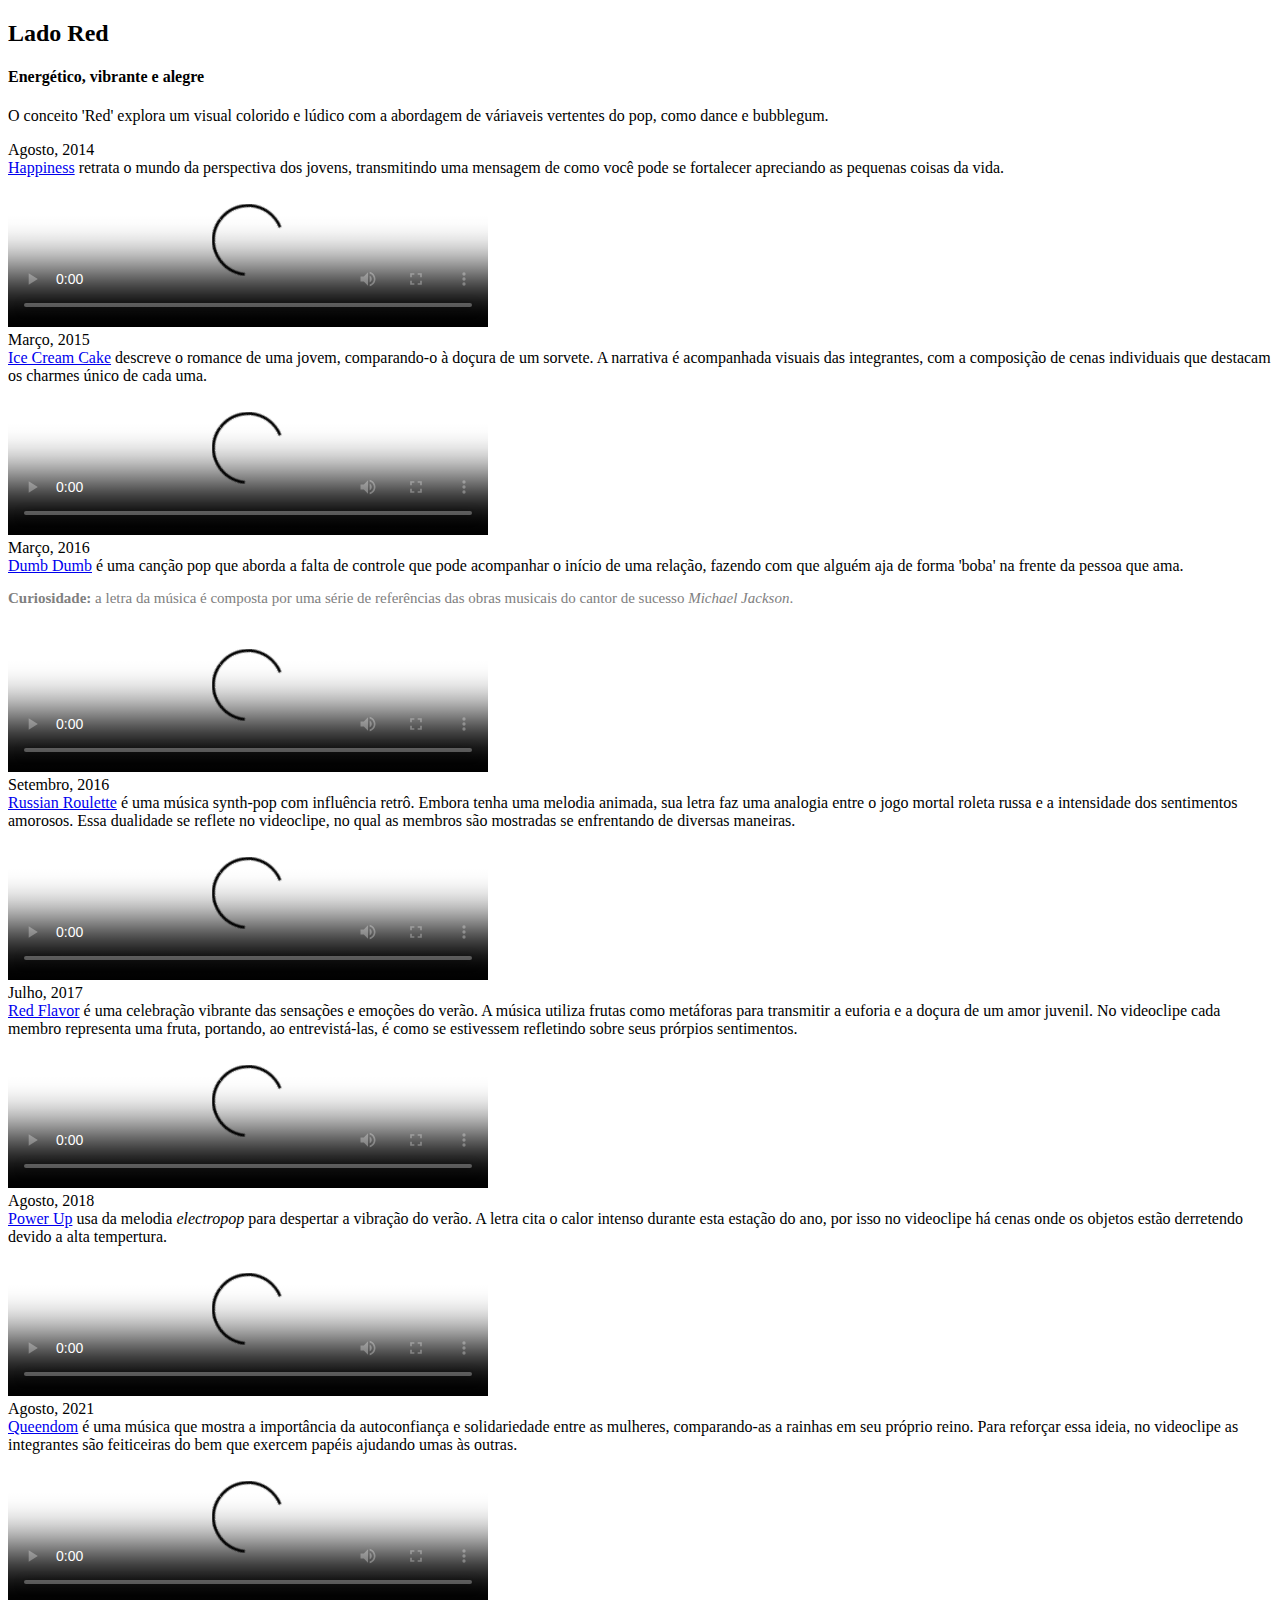
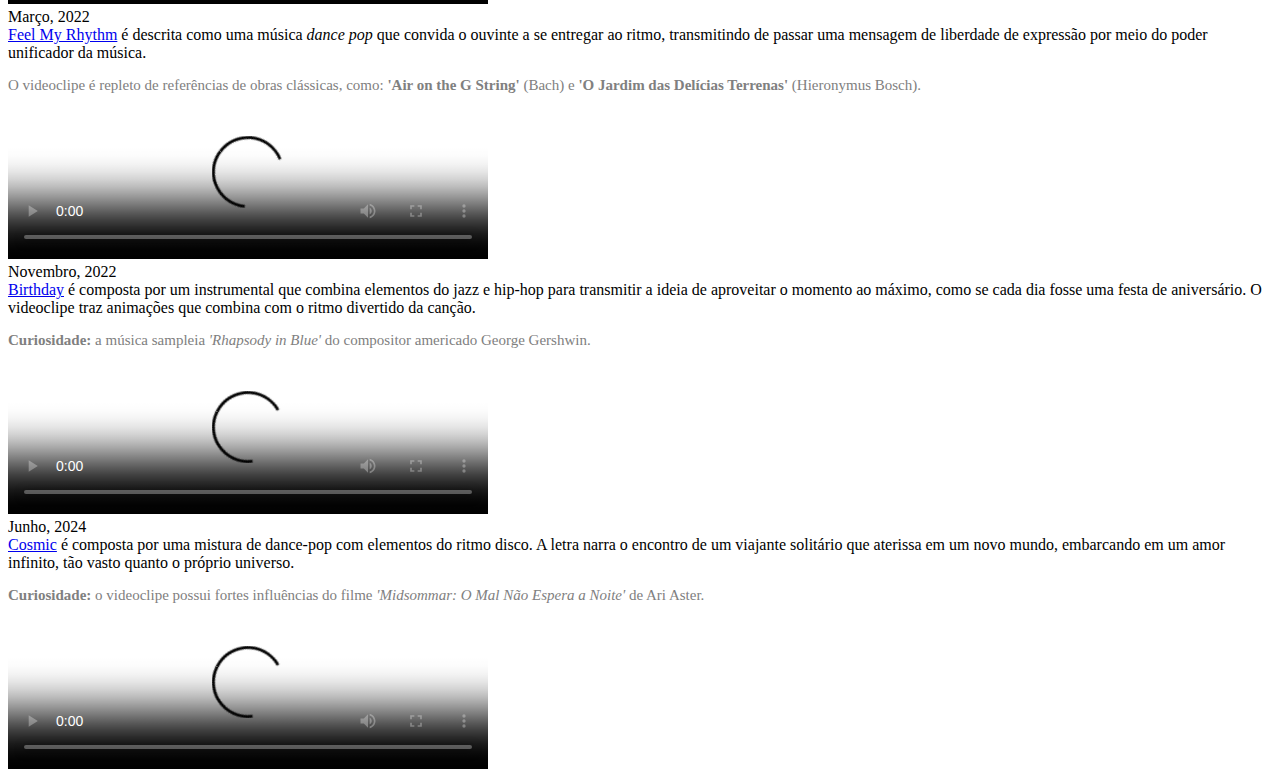
==== red2.html @ 87d3ca28 "Lado RED" ====
<!DOCTYPE html>
<html>

<head>
    <meta charset="UTF-8">
    <title>Red Velvet: Conceito RED</title>
    <meta name="viewport" content="width=device-width, initial-scale=1.0">
    <link rel="shortcut icon" href="extras/simbolo_red velvet.png" type="image/símbolo_red-velvet">
    <link rel="stylesheet" href="red2\style.css" type="text/css">
</head>

<body>
    <div class="page-wrapper">
        <div class="section-timeline-heading">
            <div class="container">
                <div class="padding-vertical-xlarge">
                    <div class="timeline-main_heading-wrapper">
                        <div class="margin-bottom-medium">
                            <h2>Lado Red</h2>
                        </div>
                        <div class="caption">
                            <h4>Energético, vibrante e alegre</h4>
                        </div>
                        <p class="paragraph-large">
                            O conceito 'Red' explora um visual colorido e lúdico com a abordagem de váriaveis vertentes do pop, como dance e bubblegum.
                        </p>
                    </div>
                </div>
            </div>
        </div>
        <div class="section-timeline">
            <div class="container">
                <div class="timeline_component">
                    <div class="timeline_progress">
                        <div class="timeline_progress_bar"></div>
                    </div>
                    <div class="timeline_item">
                        <div class="timeline_left">
                            <div class="timeline_date-text">Agosto, 2014</div>
                        </div>
                        <div class="timeline_centre">
                            <div class="timeline_circle"></div>
                        </div>
                        <div class="timeline_right">
                            <div class="margin-bottom-xlarge">
                                <div class="timeline_text">
                                    <a href="https://youtu.be/JFgv8bKfxEs?si=K-Ylzf5OcobNaaQj" target="_blank" class="link_laranja">Happiness</a> retrata o mundo da perspectiva dos jovens, transmitindo uma mensagem de como você pode se fortalecer apreciando as pequenas coisas da vida.
                                </div>
                            </div>                            
                            <div class="timeline_image-wrapper">
                                <video controls src="red_videos/happiness_video.mp4" width="480" poster="red_imagens/happiness_image.jpg"></video>
                            </div>
                        </div>
                    </div>
                    <div class="timeline_item">
                        <div class="timeline_left">
                            <div class="timeline_date-text">Março, 2015</div>
                        </div>
                        <div class="timeline_centre">
                            <div class="timeline_circle"></div>
                        </div>
                        <div class="timeline_right">
                            <div class="margin-bottom-medium">
                                <div class="timeline_text">
                                    <a href="https://youtu.be/glXgSSOKlls?si=SGOtjIIHNMn07O-C" target="_blank" class="link_rosa">Ice Cream Cake</a> descreve o romance de uma jovem, comparando-o à doçura de um sorvete. A narrativa é acompanhada visuais das integrantes, com a composição de cenas individuais que destacam os charmes único de cada uma.                                    
                                </div>
                            </div>
                            <div class="timeline_image-wrapper">
                                <video controls src="red_videos/ice cream cake.mp4" width="480" poster="red_imagens/ice_cream-image.jpg"</video>
                            </div>
                        </div>
                    </div>
                    <div class="timeline_item">
                        <div class="timeline_left">
                            <div class="timeline_date-text">Março, 2016</div>
                        </div>
                        <div class="timeline_centre">
                            <div class="timeline_circle"></div>
                        </div>
                        <div class="timeline_right">
                            <div class="margin-bottom-medium"> 
                                <div class="timeline_text">
                                    <a href="https://youtu.be/XGdbaEDVWp0?si=5l_gzltngL1Rxd4m" target="_blank" class="link_laranja">Dumb Dumb</a> é uma canção pop que aborda a falta de controle que pode acompanhar o início de uma relação, fazendo com que alguém aja de forma 'boba' na frente da pessoa que ama.<br>
                                    <p style="color: grey; font-size: 15px;"><strong>Curiosidade:</strong> a letra da música é composta por uma série de referências das obras musicais do cantor de sucesso <i>Michael Jackson</i>.</p>
                                </div>
                            </div>
                            <div class="timeline_image-wrapper">
                                <video controls src="red_videos/dumbdumb_video.mp4" width="480" poster="red_imagens/dumbdumb_image.jpg"></video>
                            </div>
                        </div>
                    </div>
                    <div class="timeline_item">
                        <div class="timeline_left">
                            <div class="timeline_date-text">Setembro, 2016</div>
                        </div>
                        <div class="timeline_centre">
                            <div class="timeline_circle"></div>
                        </div>
                        <div class="timeline_right">
                            <div class="margin-bottom-medium"> 
                                <div class="timeline_text">
                                    <a href="https://youtu.be/QslJYDX3o8s?si=t1wQTvVm6S1yduun" target="_blank" class="link_rosa">Russian Roulette</a> é uma música synth-pop com influência retrô. Embora tenha uma melodia animada, sua letra faz uma analogia entre o jogo mortal roleta russa e a intensidade dos sentimentos amorosos. Essa dualidade se reflete no videoclipe, no qual as membros são mostradas se enfrentando de diversas maneiras.
                                </div>
                            </div>
                            <div class="timeline_image-wrapper">
                                <video controls src="red_videos/russian_video.mp4" width="480" poster="red_imagens/russian-image.jpg"></video>
                            </div>
                        </div>
                    </div>
                    <div class="timeline_item">
                        <div class="timeline_left">
                            <div class="timeline_date-text">Julho, 2017</div>
                        </div>
                        <div class="timeline_centre">
                            <div class="timeline_circle"></div>
                        </div>
                        <div class="timeline_right">
                            <div class="margin-bottom-medium"> 
                                <div class="timeline_text">
                                    <a href="https://youtu.be/WyiIGEHQP8o?si=loz91CUhQxA5j1KU" target="_blank" class="link_laranja">Red Flavor</a> é uma celebração vibrante das sensações e emoções do verão. A música utiliza frutas como metáforas para transmitir a euforia e a doçura de um amor juvenil.  No videoclipe cada membro representa uma fruta, portando, ao entrevistá-las, é como se estivessem refletindo sobre seus prórpios sentimentos.
                                </div>
                            </div>
                            <div class="timeline_image-wrapper">
                                <video controls src="red_videos/russian_video.mp4" width="480" poster="red_imagens/redflavor_image.jpg"></video>
                            </div>
                        </div>
                    </div>
                    <div class="timeline_item">
                        <div class="timeline_left">
                            <div class="timeline_date-text">Agosto, 2018</div>
                        </div>
                        <div class="timeline_centre">
                            <div class="timeline_circle"></div>
                        </div>
                        <div class="timeline_right">
                            <div class="margin-bottom-medium"> 
                                <div class="timeline_text">
                                    <a href="https://youtu.be/aiHSVQy9xN8?si=Mr2ccuFgY-FlHcg4" target="_blank" class="link_rosa">Power Up</a> usa da melodia <i>electropop</i> para despertar a vibração do verão. A letra cita o calor intenso durante esta estação do ano, por isso no videoclipe há cenas onde os objetos estão derretendo devido a alta tempertura.
                                </div>
                            </div>
                            <div class="timeline_image-wrapper">
                                <video controls src="red_videos/power_up-video.mp4" width="480" poster="red_imagens/powerup_images.jpg"></video>
                            </div>
                        </div>
                    </div>
                    <div class="timeline_item">
                        <div class="timeline_left">
                            <div class="timeline_date-text">Agosto, 2021</div>
                        </div>
                        <div class="timeline_centre">
                            <div class="timeline_circle"></div>
                        </div>
                        <div class="timeline_right">
                            <div class="margin-bottom-medium"> 
                                <div class="timeline_text">
                                    <a href="https://youtu.be/c9RzZpV460k?si=o0wCSrARBR8PF0mB" target="_blank" class="link_laranja">Queendom</a> é uma música que mostra a importância da autoconfiança e solidariedade entre as mulheres, comparando-as a rainhas em seu próprio reino. Para reforçar essa ideia, no videoclipe as integrantes são feiticeiras do bem que exercem papéis ajudando umas às outras.
                                </div>
                            </div>
                            <div class="timeline_image-wrapper">
                                <video controls src="red_videos/queendom_video.mp4" width="480" poster="red_imagens/queendom_image.jpg"></video>
                            </div>
                        </div>
                    </div>
                    <div class="timeline_item">
                        <div class="timeline_left">
                            <div class="timeline_date-text">Março, 2022</div>
                        </div>
                        <div class="timeline_centre">
                            <div class="timeline_circle"></div>
                        </div>
                        <div class="timeline_right">
                            <div class="margin-bottom-medium"> 
                                <div class="timeline_text">
                                    <a href="https://youtu.be/R9At2ICm4LQ?si=ETYnF8CV6rkLbkaz" target="_blank" class="link_rosa">Feel My Rhythm</a> é descrita como uma música <i>dance pop</i> que convida o ouvinte a se entregar ao ritmo, transmitindo de passar uma mensagem de liberdade de expressão por meio do poder unificador da música.
                                    <p style="color: grey; font-size: 15px;">O videoclipe é repleto de referências de obras clássicas, como: <strong>'Air on the G String'</strong> (Bach) e <strong>'O Jardim das Delícias Terrenas'</strong> (Hieronymus Bosch).</p>

                                </div>
                            </div>
                            <div class="timeline_image-wrapper">
                                <video controls src="red_videos/power_up-video.mp4" width="480" poster="red_imagens/feel_my-image.jpg"></video>
                            </div>
                        </div>
                    </div>
                    <div class="timeline_item">
                        <div class="timeline_left">
                            <div class="timeline_date-text">Novembro, 2022</div>
                        </div>
                        <div class="timeline_centre">
                            <div class="timeline_circle"></div>
                        </div>
                        <div class="timeline_right">
                            <div class="margin-bottom-medium"> 
                                <div class="timeline_text">
                                    <a href="https://youtu.be/Ut1OzEVUiM4?si=y3EFEbYQ7IfRHEgb" target="_blank" class="link_laranja">Birthday</a> é composta por um instrumental que combina elementos do jazz e hip-hop para transmitir a ideia de aproveitar o momento ao máximo, como se cada dia fosse uma festa de aniversário. O videoclipe traz animações que combina com o ritmo divertido da canção.
                                    <p style="color: grey; font-size: 15px;"><strong>Curiosidade:</strong> a música sampleia <i>'Rhapsody in Blue'</i> do compositor americado George Gershwin.</p>
                                </div>
                            </div>
                            <div class="timeline_image-wrapper">
                                <video controls src="red_videos/birthday_video.mp4" width="480" poster="red_imagens/birthday_image.jpg"></video>
                            </div>
                        </div>
                    </div>
                    <div class="timeline_item">
                        <div class="timeline_left">
                            <div class="timeline_date-text">Junho, 2024</div>
                        </div>
                        <div class="timeline_centre">
                            <div class="timeline_circle"></div>
                        </div>
                        <div class="timeline_right">
                            <div class="margin-bottom-medium"> 
                                <div class="timeline_text">
                                    <a href="https://youtu.be/FyG21rXCxlY?si=dS6wh-RTZwyzLB-o" target="_blank" class="link_rosa">Cosmic</a> é composta por uma mistura de dance-pop com elementos do ritmo disco. A letra narra o encontro de um viajante solitário que aterissa em um novo mundo, embarcando em um amor infinito, tão vasto quanto o próprio universo.
                                    <p style="color: grey; font-size: 15px;"><strong>Curiosidade:</strong> o videoclipe possui fortes influências do filme <i>'Midsommar: O Mal Não Espera a Noite'</i> de Ari Aster.</p>
                                </div>
                            </div>
                            <div class="timeline_image-wrapper">
                                <video controls src="red_videos/cosmic_video.mp4" width="480" poster="red_imagens/cosmic_image.jpg"></video>
                            </div>
                        </div>
                    </div>

                    <div class="overlay-fade-top"></div>
                    <div class="overlay-fade-bottom"></div>
                </div>
            </div>
            
            <div class="fundo"></div>

        </div>
    </div>                            
</body>

</html>
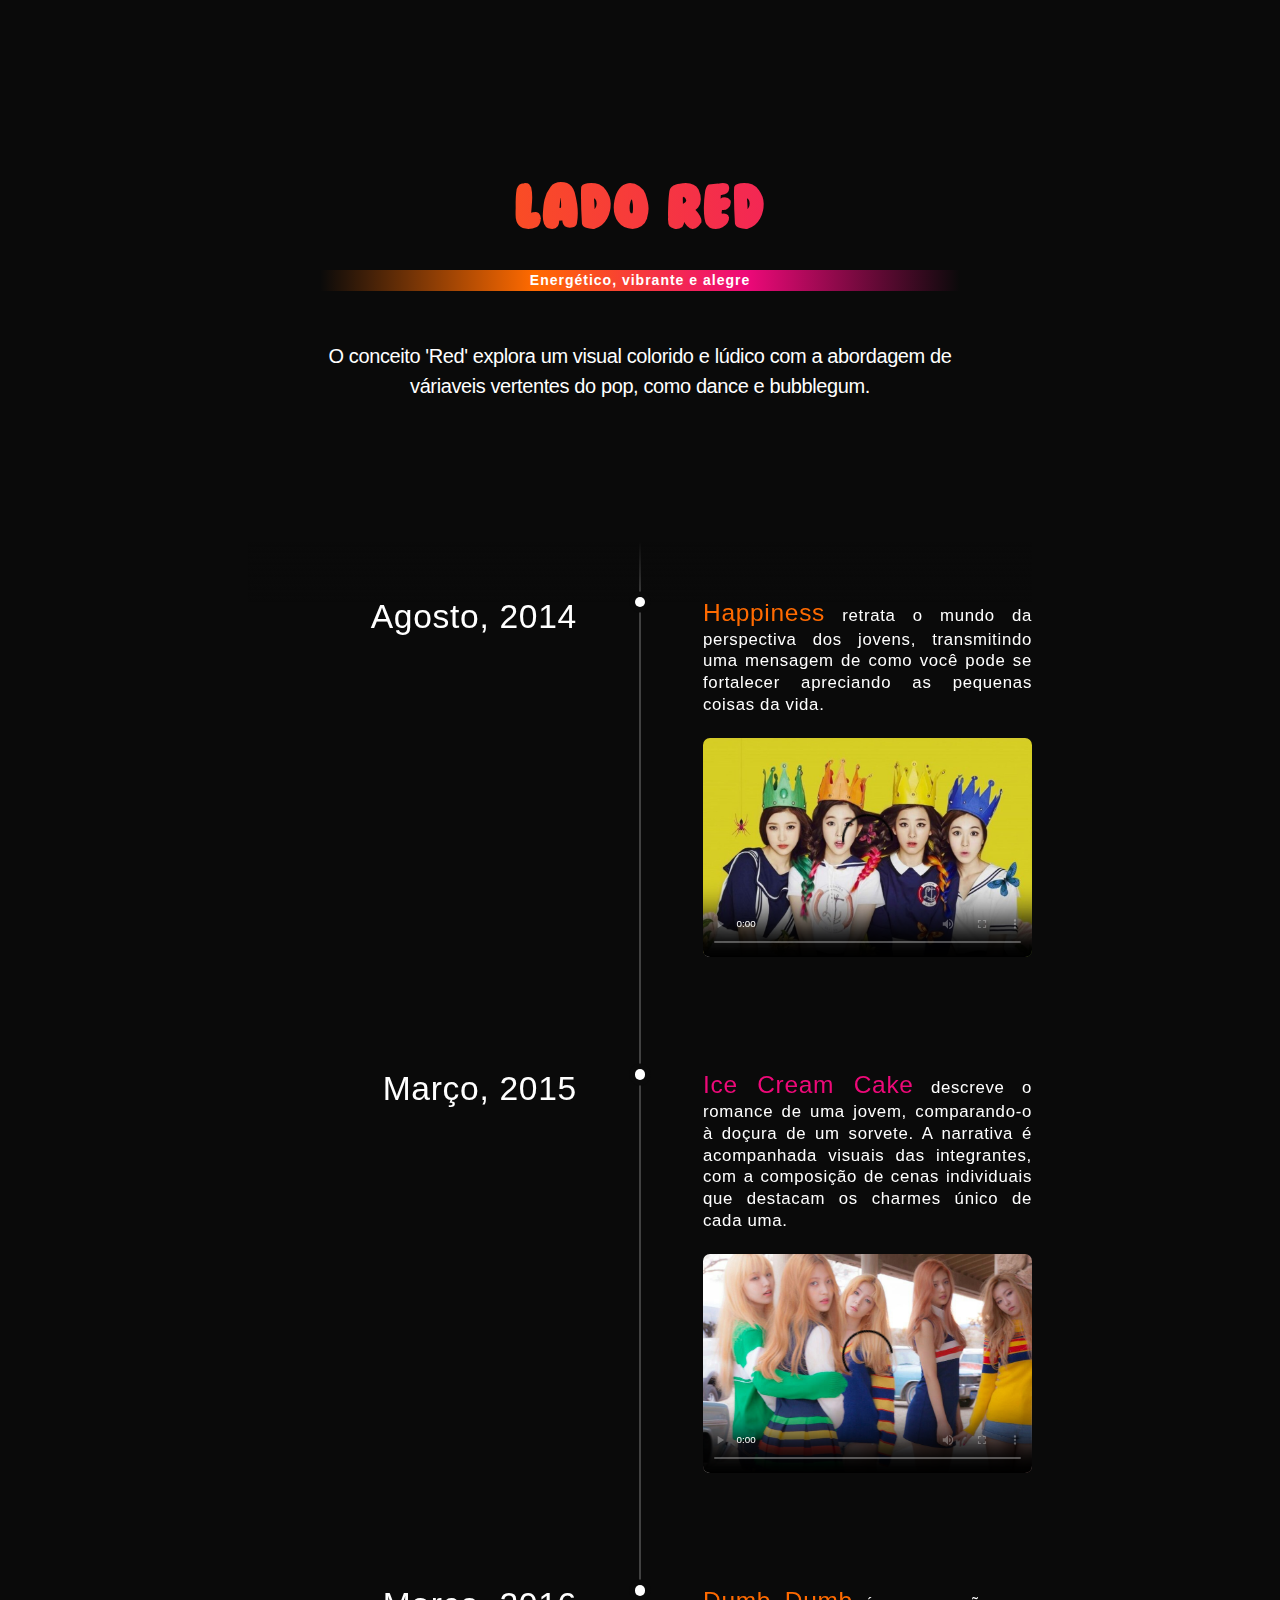
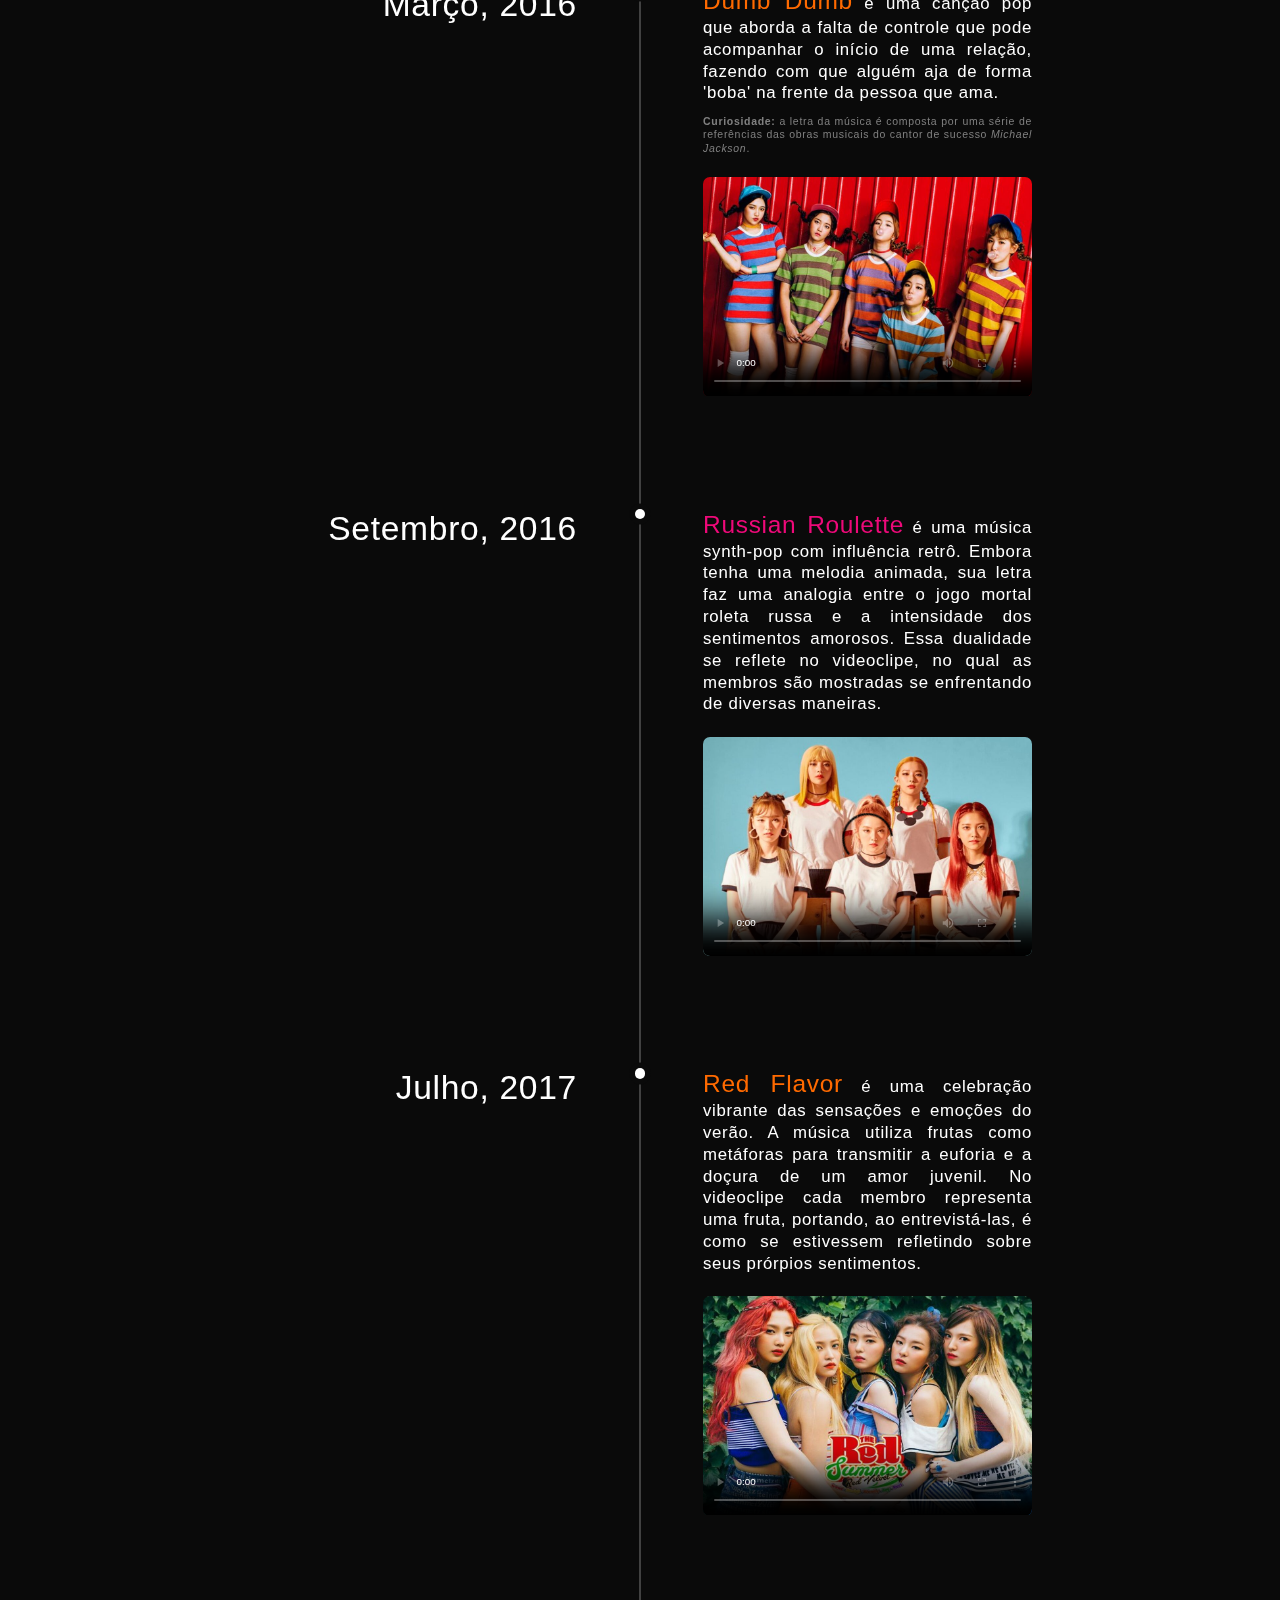
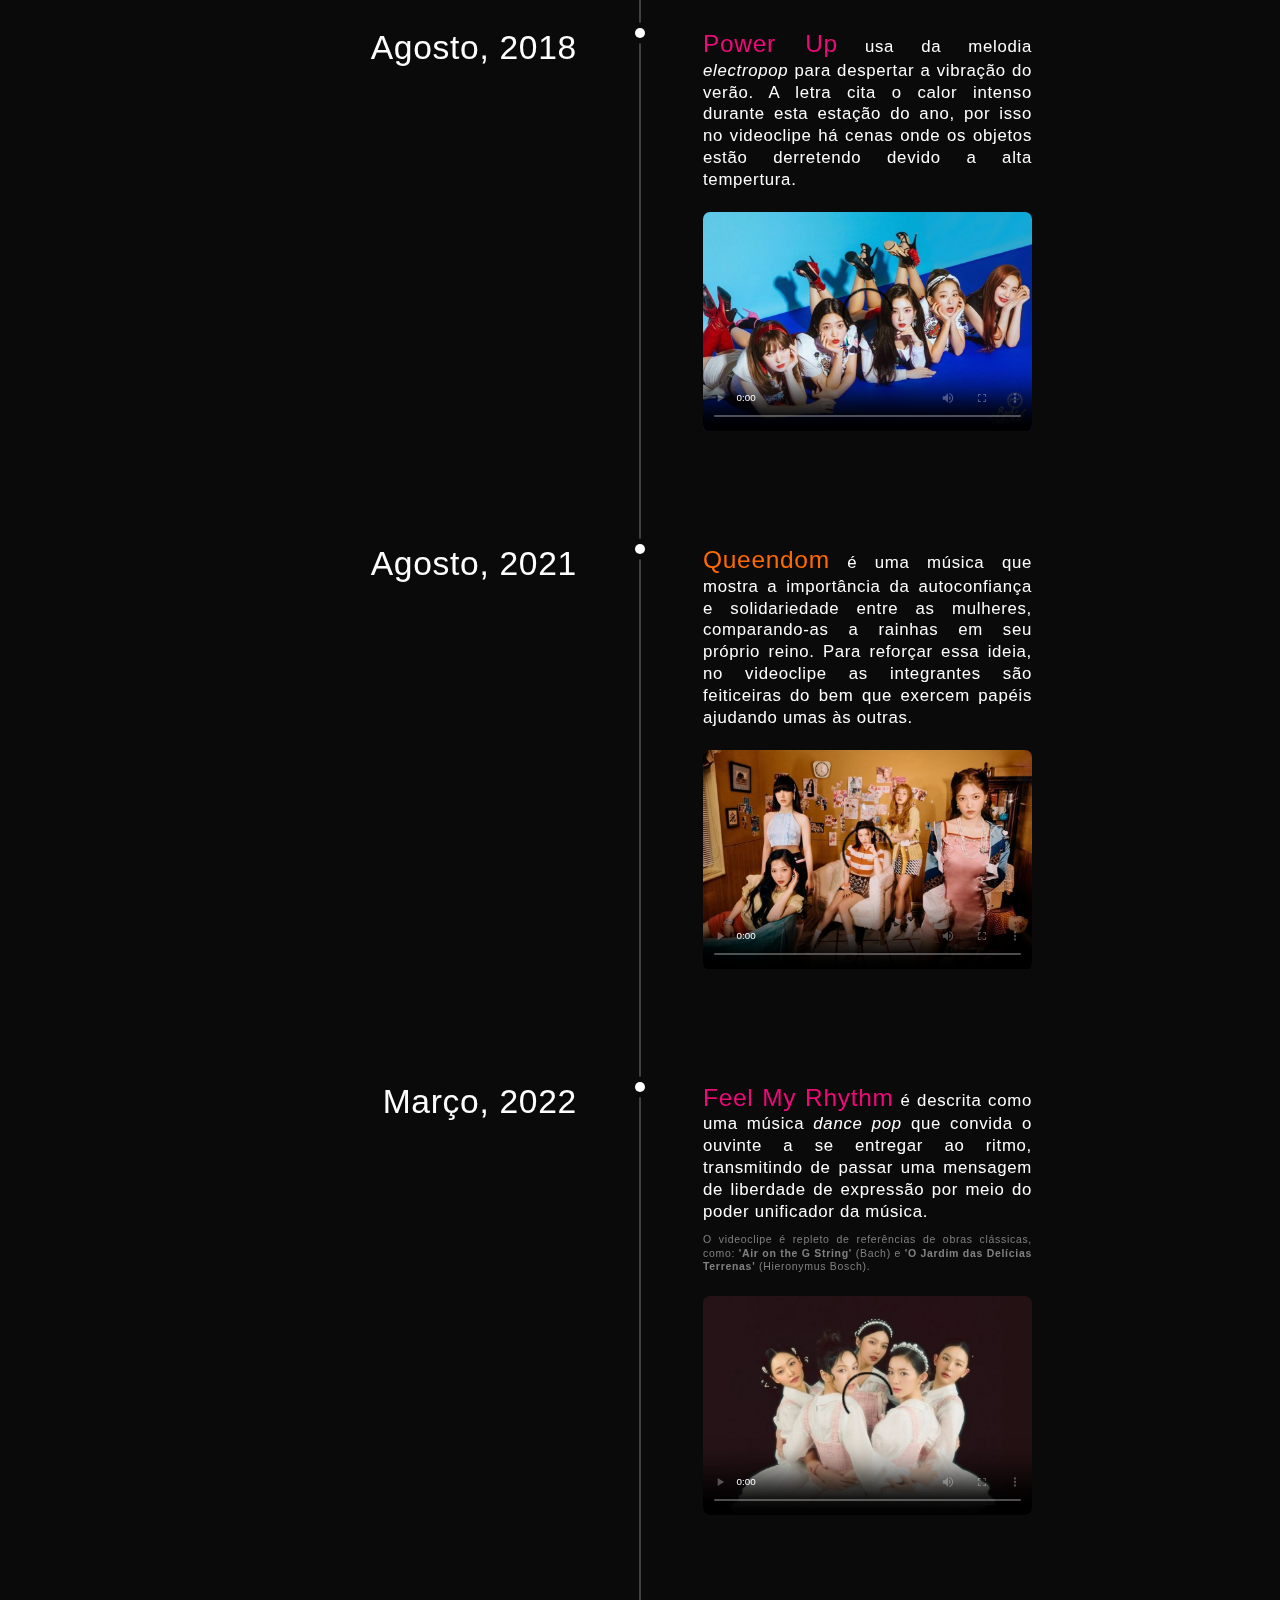
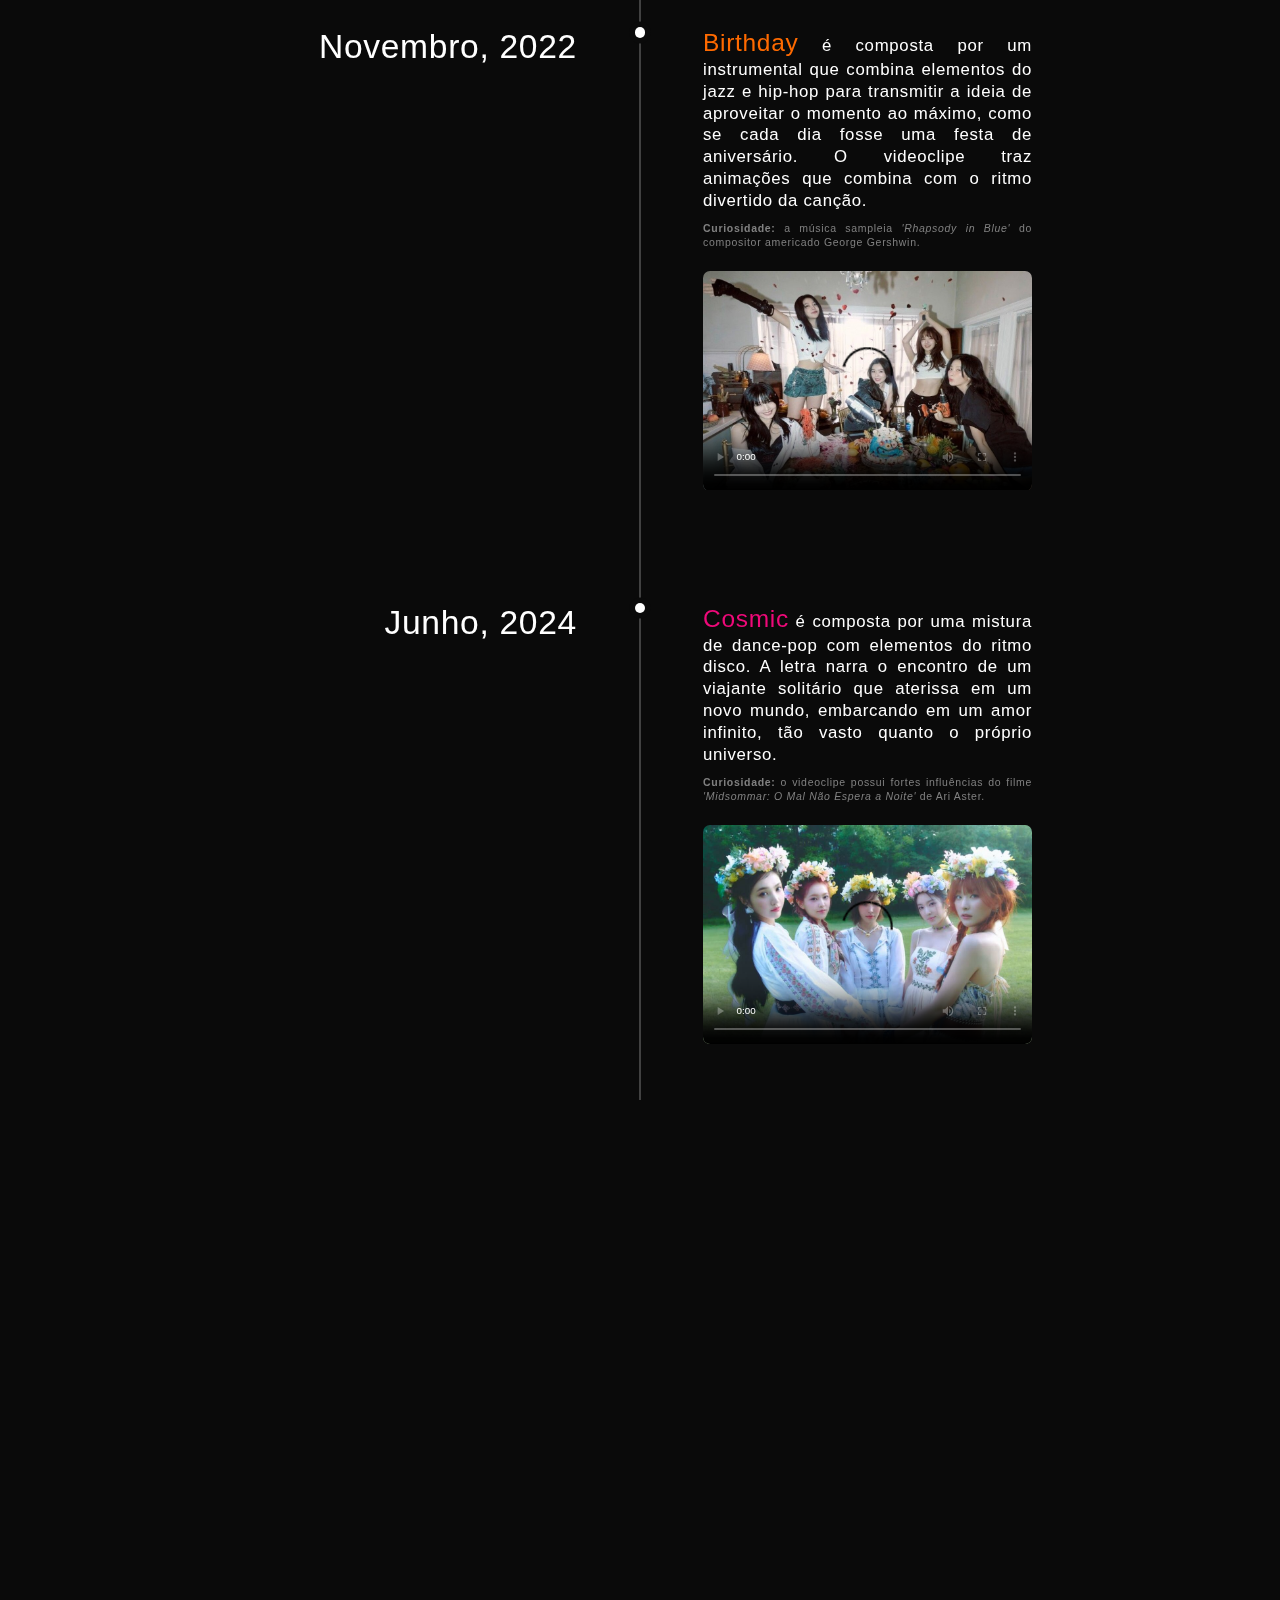
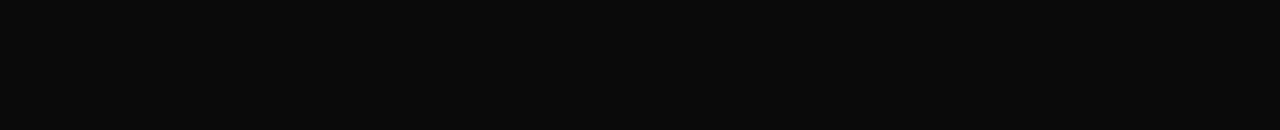
==== commit 4a6b3055: "." ====
--- a/red2.html
+++ b/red2.html
@@ -1,234 +1,234 @@
-<!DOCTYPE html>
-<html>
-
-<head>
-    <meta charset="UTF-8">
-    <title>Red Velvet: Conceito RED</title>
-    <meta name="viewport" content="width=device-width, initial-scale=1.0">
-    <link rel="shortcut icon" href="extras/simbolo_red velvet.png" type="image/símbolo_red-velvet">
-    <link rel="stylesheet" href="red2\style.css" type="text/css">
-</head>
-
-<body>
-    <div class="page-wrapper">
-        <div class="section-timeline-heading">
-            <div class="container">
-                <div class="padding-vertical-xlarge">
-                    <div class="timeline-main_heading-wrapper">
-                        <div class="margin-bottom-medium">
-                            <h2>Lado Red</h2>
-                        </div>
-                        <div class="caption">
-                            <h4>Energético, vibrante e alegre</h4>
-                        </div>
-                        <p class="paragraph-large">
-                            O conceito 'Red' explora um visual colorido e lúdico com a abordagem de váriaveis vertentes do pop, como dance e bubblegum.
-                        </p>
-                    </div>
-                </div>
-            </div>
-        </div>
-        <div class="section-timeline">
-            <div class="container">
-                <div class="timeline_component">
-                    <div class="timeline_progress">
-                        <div class="timeline_progress_bar"></div>
-                    </div>
-                    <div class="timeline_item">
-                        <div class="timeline_left">
-                            <div class="timeline_date-text">Agosto, 2014</div>
-                        </div>
-                        <div class="timeline_centre">
-                            <div class="timeline_circle"></div>
-                        </div>
-                        <div class="timeline_right">
-                            <div class="margin-bottom-xlarge">
-                                <div class="timeline_text">
-                                    <a href="https://youtu.be/JFgv8bKfxEs?si=K-Ylzf5OcobNaaQj" target="_blank" class="link_laranja">Happiness</a> retrata o mundo da perspectiva dos jovens, transmitindo uma mensagem de como você pode se fortalecer apreciando as pequenas coisas da vida.
-                                </div>
-                            </div>                            
-                            <div class="timeline_image-wrapper">
-                                <video controls src="red_videos/happiness_video.mp4" width="480" poster="red_imagens/happiness_image.jpg"></video>
-                            </div>
-                        </div>
-                    </div>
-                    <div class="timeline_item">
-                        <div class="timeline_left">
-                            <div class="timeline_date-text">Março, 2015</div>
-                        </div>
-                        <div class="timeline_centre">
-                            <div class="timeline_circle"></div>
-                        </div>
-                        <div class="timeline_right">
-                            <div class="margin-bottom-medium">
-                                <div class="timeline_text">
-                                    <a href="https://youtu.be/glXgSSOKlls?si=SGOtjIIHNMn07O-C" target="_blank" class="link_rosa">Ice Cream Cake</a> descreve o romance de uma jovem, comparando-o à doçura de um sorvete. A narrativa é acompanhada visuais das integrantes, com a composição de cenas individuais que destacam os charmes único de cada uma.                                    
-                                </div>
-                            </div>
-                            <div class="timeline_image-wrapper">
-                                <video controls src="red_videos/ice cream cake.mp4" width="480" poster="red_imagens/ice_cream-image.jpg"</video>
-                            </div>
-                        </div>
-                    </div>
-                    <div class="timeline_item">
-                        <div class="timeline_left">
-                            <div class="timeline_date-text">Março, 2016</div>
-                        </div>
-                        <div class="timeline_centre">
-                            <div class="timeline_circle"></div>
-                        </div>
-                        <div class="timeline_right">
-                            <div class="margin-bottom-medium"> 
-                                <div class="timeline_text">
-                                    <a href="https://youtu.be/XGdbaEDVWp0?si=5l_gzltngL1Rxd4m" target="_blank" class="link_laranja">Dumb Dumb</a> é uma canção pop que aborda a falta de controle que pode acompanhar o início de uma relação, fazendo com que alguém aja de forma 'boba' na frente da pessoa que ama.<br>
-                                    <p style="color: grey; font-size: 15px;"><strong>Curiosidade:</strong> a letra da música é composta por uma série de referências das obras musicais do cantor de sucesso <i>Michael Jackson</i>.</p>
-                                </div>
-                            </div>
-                            <div class="timeline_image-wrapper">
-                                <video controls src="red_videos/dumbdumb_video.mp4" width="480" poster="red_imagens/dumbdumb_image.jpg"></video>
-                            </div>
-                        </div>
-                    </div>
-                    <div class="timeline_item">
-                        <div class="timeline_left">
-                            <div class="timeline_date-text">Setembro, 2016</div>
-                        </div>
-                        <div class="timeline_centre">
-                            <div class="timeline_circle"></div>
-                        </div>
-                        <div class="timeline_right">
-                            <div class="margin-bottom-medium"> 
-                                <div class="timeline_text">
-                                    <a href="https://youtu.be/QslJYDX3o8s?si=t1wQTvVm6S1yduun" target="_blank" class="link_rosa">Russian Roulette</a> é uma música synth-pop com influência retrô. Embora tenha uma melodia animada, sua letra faz uma analogia entre o jogo mortal roleta russa e a intensidade dos sentimentos amorosos. Essa dualidade se reflete no videoclipe, no qual as membros são mostradas se enfrentando de diversas maneiras.
-                                </div>
-                            </div>
-                            <div class="timeline_image-wrapper">
-                                <video controls src="red_videos/russian_video.mp4" width="480" poster="red_imagens/russian-image.jpg"></video>
-                            </div>
-                        </div>
-                    </div>
-                    <div class="timeline_item">
-                        <div class="timeline_left">
-                            <div class="timeline_date-text">Julho, 2017</div>
-                        </div>
-                        <div class="timeline_centre">
-                            <div class="timeline_circle"></div>
-                        </div>
-                        <div class="timeline_right">
-                            <div class="margin-bottom-medium"> 
-                                <div class="timeline_text">
-                                    <a href="https://youtu.be/WyiIGEHQP8o?si=loz91CUhQxA5j1KU" target="_blank" class="link_laranja">Red Flavor</a> é uma celebração vibrante das sensações e emoções do verão. A música utiliza frutas como metáforas para transmitir a euforia e a doçura de um amor juvenil.  No videoclipe cada membro representa uma fruta, portando, ao entrevistá-las, é como se estivessem refletindo sobre seus prórpios sentimentos.
-                                </div>
-                            </div>
-                            <div class="timeline_image-wrapper">
-                                <video controls src="red_videos/russian_video.mp4" width="480" poster="red_imagens/redflavor_image.jpg"></video>
-                            </div>
-                        </div>
-                    </div>
-                    <div class="timeline_item">
-                        <div class="timeline_left">
-                            <div class="timeline_date-text">Agosto, 2018</div>
-                        </div>
-                        <div class="timeline_centre">
-                            <div class="timeline_circle"></div>
-                        </div>
-                        <div class="timeline_right">
-                            <div class="margin-bottom-medium"> 
-                                <div class="timeline_text">
-                                    <a href="https://youtu.be/aiHSVQy9xN8?si=Mr2ccuFgY-FlHcg4" target="_blank" class="link_rosa">Power Up</a> usa da melodia <i>electropop</i> para despertar a vibração do verão. A letra cita o calor intenso durante esta estação do ano, por isso no videoclipe há cenas onde os objetos estão derretendo devido a alta tempertura.
-                                </div>
-                            </div>
-                            <div class="timeline_image-wrapper">
-                                <video controls src="red_videos/power_up-video.mp4" width="480" poster="red_imagens/powerup_images.jpg"></video>
-                            </div>
-                        </div>
-                    </div>
-                    <div class="timeline_item">
-                        <div class="timeline_left">
-                            <div class="timeline_date-text">Agosto, 2021</div>
-                        </div>
-                        <div class="timeline_centre">
-                            <div class="timeline_circle"></div>
-                        </div>
-                        <div class="timeline_right">
-                            <div class="margin-bottom-medium"> 
-                                <div class="timeline_text">
-                                    <a href="https://youtu.be/c9RzZpV460k?si=o0wCSrARBR8PF0mB" target="_blank" class="link_laranja">Queendom</a> é uma música que mostra a importância da autoconfiança e solidariedade entre as mulheres, comparando-as a rainhas em seu próprio reino. Para reforçar essa ideia, no videoclipe as integrantes são feiticeiras do bem que exercem papéis ajudando umas às outras.
-                                </div>
-                            </div>
-                            <div class="timeline_image-wrapper">
-                                <video controls src="red_videos/queendom_video.mp4" width="480" poster="red_imagens/queendom_image.jpg"></video>
-                            </div>
-                        </div>
-                    </div>
-                    <div class="timeline_item">
-                        <div class="timeline_left">
-                            <div class="timeline_date-text">Março, 2022</div>
-                        </div>
-                        <div class="timeline_centre">
-                            <div class="timeline_circle"></div>
-                        </div>
-                        <div class="timeline_right">
-                            <div class="margin-bottom-medium"> 
-                                <div class="timeline_text">
-                                    <a href="https://youtu.be/R9At2ICm4LQ?si=ETYnF8CV6rkLbkaz" target="_blank" class="link_rosa">Feel My Rhythm</a> é descrita como uma música <i>dance pop</i> que convida o ouvinte a se entregar ao ritmo, transmitindo de passar uma mensagem de liberdade de expressão por meio do poder unificador da música.
-                                    <p style="color: grey; font-size: 15px;">O videoclipe é repleto de referências de obras clássicas, como: <strong>'Air on the G String'</strong> (Bach) e <strong>'O Jardim das Delícias Terrenas'</strong> (Hieronymus Bosch).</p>
-
-                                </div>
-                            </div>
-                            <div class="timeline_image-wrapper">
-                                <video controls src="red_videos/power_up-video.mp4" width="480" poster="red_imagens/feel_my-image.jpg"></video>
-                            </div>
-                        </div>
-                    </div>
-                    <div class="timeline_item">
-                        <div class="timeline_left">
-                            <div class="timeline_date-text">Novembro, 2022</div>
-                        </div>
-                        <div class="timeline_centre">
-                            <div class="timeline_circle"></div>
-                        </div>
-                        <div class="timeline_right">
-                            <div class="margin-bottom-medium"> 
-                                <div class="timeline_text">
-                                    <a href="https://youtu.be/Ut1OzEVUiM4?si=y3EFEbYQ7IfRHEgb" target="_blank" class="link_laranja">Birthday</a> é composta por um instrumental que combina elementos do jazz e hip-hop para transmitir a ideia de aproveitar o momento ao máximo, como se cada dia fosse uma festa de aniversário. O videoclipe traz animações que combina com o ritmo divertido da canção.
-                                    <p style="color: grey; font-size: 15px;"><strong>Curiosidade:</strong> a música sampleia <i>'Rhapsody in Blue'</i> do compositor americado George Gershwin.</p>
-                                </div>
-                            </div>
-                            <div class="timeline_image-wrapper">
-                                <video controls src="red_videos/birthday_video.mp4" width="480" poster="red_imagens/birthday_image.jpg"></video>
-                            </div>
-                        </div>
-                    </div>
-                    <div class="timeline_item">
-                        <div class="timeline_left">
-                            <div class="timeline_date-text">Junho, 2024</div>
-                        </div>
-                        <div class="timeline_centre">
-                            <div class="timeline_circle"></div>
-                        </div>
-                        <div class="timeline_right">
-                            <div class="margin-bottom-medium"> 
-                                <div class="timeline_text">
-                                    <a href="https://youtu.be/FyG21rXCxlY?si=dS6wh-RTZwyzLB-o" target="_blank" class="link_rosa">Cosmic</a> é composta por uma mistura de dance-pop com elementos do ritmo disco. A letra narra o encontro de um viajante solitário que aterissa em um novo mundo, embarcando em um amor infinito, tão vasto quanto o próprio universo.
-                                    <p style="color: grey; font-size: 15px;"><strong>Curiosidade:</strong> o videoclipe possui fortes influências do filme <i>'Midsommar: O Mal Não Espera a Noite'</i> de Ari Aster.</p>
-                                </div>
-                            </div>
-                            <div class="timeline_image-wrapper">
-                                <video controls src="red_videos/cosmic_video.mp4" width="480" poster="red_imagens/cosmic_image.jpg"></video>
-                            </div>
-                        </div>
-                    </div>
-
-                    <div class="overlay-fade-top"></div>
-                    <div class="overlay-fade-bottom"></div>
-                </div>
-            </div>
-            
-            <div class="fundo"></div>
-
-        </div>
-    </div>                            
-</body>
-
-</html>
+<!DOCTYPE html>
+<html>
+
+<head>
+    <meta charset="UTF-8">
+    <title>Red Velvet: Conceito RED</title>
+    <meta name="viewport" content="width=device-width, initial-scale=1.0">
+    <link rel="shortcut icon" href="extras/simbolo_red velvet.png" type="image/símbolo_red-velvet">
+    <link rel="stylesheet" href="red2\style.css" type="text/css">
+</head>
+
+<body>
+    <div class="page-wrapper">
+        <div class="section-timeline-heading">
+            <div class="container">
+                <div class="padding-vertical-xlarge">
+                    <div class="timeline-main_heading-wrapper">
+                        <div class="margin-bottom-medium">
+                            <h2>Lado Red</h2>
+                        </div>
+                        <div class="caption">
+                            <h4>Energético, vibrante e alegre</h4>
+                        </div>
+                        <p class="paragraph-large">
+                            O conceito 'Red' explora um visual colorido e lúdico com a abordagem de váriaveis vertentes do pop, como dance e bubblegum.
+                        </p>
+                    </div>
+                </div>
+            </div>
+        </div>
+        <div class="section-timeline">
+            <div class="container">
+                <div class="timeline_component">
+                    <div class="timeline_progress">
+                        <div class="timeline_progress_bar"></div>
+                    </div>
+                    <div class="timeline_item">
+                        <div class="timeline_left">
+                            <div class="timeline_date-text">Agosto, 2014</div>
+                        </div>
+                        <div class="timeline_centre">
+                            <div class="timeline_circle"></div>
+                        </div>
+                        <div class="timeline_right">
+                            <div class="margin-bottom-xlarge">
+                                <div class="timeline_text">
+                                    <a href="https://youtu.be/JFgv8bKfxEs?si=K-Ylzf5OcobNaaQj" target="_blank" class="link_laranja">Happiness</a> retrata o mundo da perspectiva dos jovens, transmitindo uma mensagem de como você pode se fortalecer apreciando as pequenas coisas da vida.
+                                </div>
+                            </div>                            
+                            <div class="timeline_image-wrapper">
+                                <video controls src="red_videos/happiness_video.mp4" width="480" poster="red_imagens/happiness_image.jpg"></video>
+                            </div>
+                        </div>
+                    </div>
+                    <div class="timeline_item">
+                        <div class="timeline_left">
+                            <div class="timeline_date-text">Março, 2015</div>
+                        </div>
+                        <div class="timeline_centre">
+                            <div class="timeline_circle"></div>
+                        </div>
+                        <div class="timeline_right">
+                            <div class="margin-bottom-medium">
+                                <div class="timeline_text">
+                                    <a href="https://youtu.be/glXgSSOKlls?si=SGOtjIIHNMn07O-C" target="_blank" class="link_rosa">Ice Cream Cake</a> descreve o romance de uma jovem, comparando-o à doçura de um sorvete. A narrativa é acompanhada visuais das integrantes, com a composição de cenas individuais que destacam os charmes único de cada uma.                                    
+                                </div>
+                            </div>
+                            <div class="timeline_image-wrapper">
+                                <video controls src="red_videos/ice cream cake.mp4" width="480" poster="red_imagens/ice_cream-image.jpg"</video>
+                            </div>
+                        </div>
+                    </div>
+                    <div class="timeline_item">
+                        <div class="timeline_left">
+                            <div class="timeline_date-text">Março, 2016</div>
+                        </div>
+                        <div class="timeline_centre">
+                            <div class="timeline_circle"></div>
+                        </div>
+                        <div class="timeline_right">
+                            <div class="margin-bottom-medium"> 
+                                <div class="timeline_text">
+                                    <a href="https://youtu.be/XGdbaEDVWp0?si=5l_gzltngL1Rxd4m" target="_blank" class="link_laranja">Dumb Dumb</a> é uma canção pop que aborda a falta de controle que pode acompanhar o início de uma relação, fazendo com que alguém aja de forma 'boba' na frente da pessoa que ama.<br>
+                                    <p style="color: grey; font-size: 15px;"><strong>Curiosidade:</strong> a letra da música é composta por uma série de referências das obras musicais do cantor de sucesso <i>Michael Jackson</i>.</p>
+                                </div>
+                            </div>
+                            <div class="timeline_image-wrapper">
+                                <video controls src="red_videos/dumbdumb_video.mp4" width="480" poster="red_imagens/dumbdumb_image.jpg"></video>
+                            </div>
+                        </div>
+                    </div>
+                    <div class="timeline_item">
+                        <div class="timeline_left">
+                            <div class="timeline_date-text">Setembro, 2016</div>
+                        </div>
+                        <div class="timeline_centre">
+                            <div class="timeline_circle"></div>
+                        </div>
+                        <div class="timeline_right">
+                            <div class="margin-bottom-medium"> 
+                                <div class="timeline_text">
+                                    <a href="https://youtu.be/QslJYDX3o8s?si=t1wQTvVm6S1yduun" target="_blank" class="link_rosa">Russian Roulette</a> é uma música synth-pop com influência retrô. Embora tenha uma melodia animada, sua letra faz uma analogia entre o jogo mortal roleta russa e a intensidade dos sentimentos amorosos. Essa dualidade se reflete no videoclipe, no qual as membros são mostradas se enfrentando de diversas maneiras.
+                                </div>
+                            </div>
+                            <div class="timeline_image-wrapper">
+                                <video controls src="red_videos/russian_video.mp4" width="480" poster="red_imagens/russian-image.jpg"></video>
+                            </div>
+                        </div>
+                    </div>
+                    <div class="timeline_item">
+                        <div class="timeline_left">
+                            <div class="timeline_date-text">Julho, 2017</div>
+                        </div>
+                        <div class="timeline_centre">
+                            <div class="timeline_circle"></div>
+                        </div>
+                        <div class="timeline_right">
+                            <div class="margin-bottom-medium"> 
+                                <div class="timeline_text">
+                                    <a href="https://youtu.be/WyiIGEHQP8o?si=loz91CUhQxA5j1KU" target="_blank" class="link_laranja">Red Flavor</a> é uma celebração vibrante das sensações e emoções do verão. A música utiliza frutas como metáforas para transmitir a euforia e a doçura de um amor juvenil.  No videoclipe cada membro representa uma fruta, portando, ao entrevistá-las, é como se estivessem refletindo sobre seus prórpios sentimentos.
+                                </div>
+                            </div>
+                            <div class="timeline_image-wrapper">
+                                <video controls src="red_videos/russian_video.mp4" width="480" poster="red_imagens/redflavor_image.jpg"></video>
+                            </div>
+                        </div>
+                    </div>
+                    <div class="timeline_item">
+                        <div class="timeline_left">
+                            <div class="timeline_date-text">Agosto, 2018</div>
+                        </div>
+                        <div class="timeline_centre">
+                            <div class="timeline_circle"></div>
+                        </div>
+                        <div class="timeline_right">
+                            <div class="margin-bottom-medium"> 
+                                <div class="timeline_text">
+                                    <a href="https://youtu.be/aiHSVQy9xN8?si=Mr2ccuFgY-FlHcg4" target="_blank" class="link_rosa">Power Up</a> usa da melodia <i>electropop</i> para despertar a vibração do verão. A letra cita o calor intenso durante esta estação do ano, por isso no videoclipe há cenas onde os objetos estão derretendo devido a alta tempertura.
+                                </div>
+                            </div>
+                            <div class="timeline_image-wrapper">
+                                <video controls src="red_videos/power_up-video.mp4" width="480" poster="red_imagens/powerup_images.jpg"></video>
+                            </div>
+                        </div>
+                    </div>
+                    <div class="timeline_item">
+                        <div class="timeline_left">
+                            <div class="timeline_date-text">Agosto, 2021</div>
+                        </div>
+                        <div class="timeline_centre">
+                            <div class="timeline_circle"></div>
+                        </div>
+                        <div class="timeline_right">
+                            <div class="margin-bottom-medium"> 
+                                <div class="timeline_text">
+                                    <a href="https://youtu.be/c9RzZpV460k?si=o0wCSrARBR8PF0mB" target="_blank" class="link_laranja">Queendom</a> é uma música que mostra a importância da autoconfiança e solidariedade entre as mulheres, comparando-as a rainhas em seu próprio reino. Para reforçar essa ideia, no videoclipe as integrantes são feiticeiras do bem que exercem papéis ajudando umas às outras.
+                                </div>
+                            </div>
+                            <div class="timeline_image-wrapper">
+                                <video controls src="red_videos/queendom_video.mp4" width="480" poster="red_imagens/queendom_image.jpg"></video>
+                            </div>
+                        </div>
+                    </div>
+                    <div class="timeline_item">
+                        <div class="timeline_left">
+                            <div class="timeline_date-text">Março, 2022</div>
+                        </div>
+                        <div class="timeline_centre">
+                            <div class="timeline_circle"></div>
+                        </div>
+                        <div class="timeline_right">
+                            <div class="margin-bottom-medium"> 
+                                <div class="timeline_text">
+                                    <a href="https://youtu.be/R9At2ICm4LQ?si=ETYnF8CV6rkLbkaz" target="_blank" class="link_rosa">Feel My Rhythm</a> é descrita como uma música <i>dance pop</i> que convida o ouvinte a se entregar ao ritmo, transmitindo de passar uma mensagem de liberdade de expressão por meio do poder unificador da música.
+                                    <p style="color: grey; font-size: 15px;">O videoclipe é repleto de referências de obras clássicas, como: <strong>'Air on the G String'</strong> (Bach) e <strong>'O Jardim das Delícias Terrenas'</strong> (Hieronymus Bosch).</p>
+
+                                </div>
+                            </div>
+                            <div class="timeline_image-wrapper">
+                                <video controls src="red_videos/power_up-video.mp4" width="480" poster="red_imagens/feel_my-image.jpg"></video>
+                            </div>
+                        </div>
+                    </div>
+                    <div class="timeline_item">
+                        <div class="timeline_left">
+                            <div class="timeline_date-text">Novembro, 2022</div>
+                        </div>
+                        <div class="timeline_centre">
+                            <div class="timeline_circle"></div>
+                        </div>
+                        <div class="timeline_right">
+                            <div class="margin-bottom-medium"> 
+                                <div class="timeline_text">
+                                    <a href="https://youtu.be/Ut1OzEVUiM4?si=y3EFEbYQ7IfRHEgb" target="_blank" class="link_laranja">Birthday</a> é composta por um instrumental que combina elementos do jazz e hip-hop para transmitir a ideia de aproveitar o momento ao máximo, como se cada dia fosse uma festa de aniversário. O videoclipe traz animações que combina com o ritmo divertido da canção.
+                                    <p style="color: grey; font-size: 15px;"><strong>Curiosidade:</strong> a música sampleia <i>'Rhapsody in Blue'</i> do compositor americado George Gershwin.</p>
+                                </div>
+                            </div>
+                            <div class="timeline_image-wrapper">
+                                <video controls src="red_videos/birthday_video.mp4" width="480" poster="red_imagens/birthday_image.jpg"></video>
+                            </div>
+                        </div>
+                    </div>
+                    <div class="timeline_item">
+                        <div class="timeline_left">
+                            <div class="timeline_date-text">Junho, 2024</div>
+                        </div>
+                        <div class="timeline_centre">
+                            <div class="timeline_circle"></div>
+                        </div>
+                        <div class="timeline_right">
+                            <div class="margin-bottom-medium"> 
+                                <div class="timeline_text">
+                                    <a href="https://youtu.be/FyG21rXCxlY?si=dS6wh-RTZwyzLB-o" target="_blank" class="link_rosa">Cosmic</a> é composta por uma mistura de dance-pop com elementos do ritmo disco. A letra narra o encontro de um viajante solitário que aterissa em um novo mundo, embarcando em um amor infinito, tão vasto quanto o próprio universo.
+                                    <p style="color: grey; font-size: 15px;"><strong>Curiosidade:</strong> o videoclipe possui fortes influências do filme <i>'Midsommar: O Mal Não Espera a Noite'</i> de Ari Aster.</p>
+                                </div>
+                            </div>
+                            <div class="timeline_image-wrapper">
+                                <video controls src="red_videos/cosmic_video.mp4" width="480" poster="red_imagens/cosmic_image.jpg"></video>
+                            </div>
+                        </div>
+                    </div>
+
+                    <div class="overlay-fade-top"></div>
+                    <div class="overlay-fade-bottom"></div>
+                </div>
+            </div>
+            
+            <div class="fundo"></div>
+
+        </div>
+    </div>                            
+</body>
+
+</html>